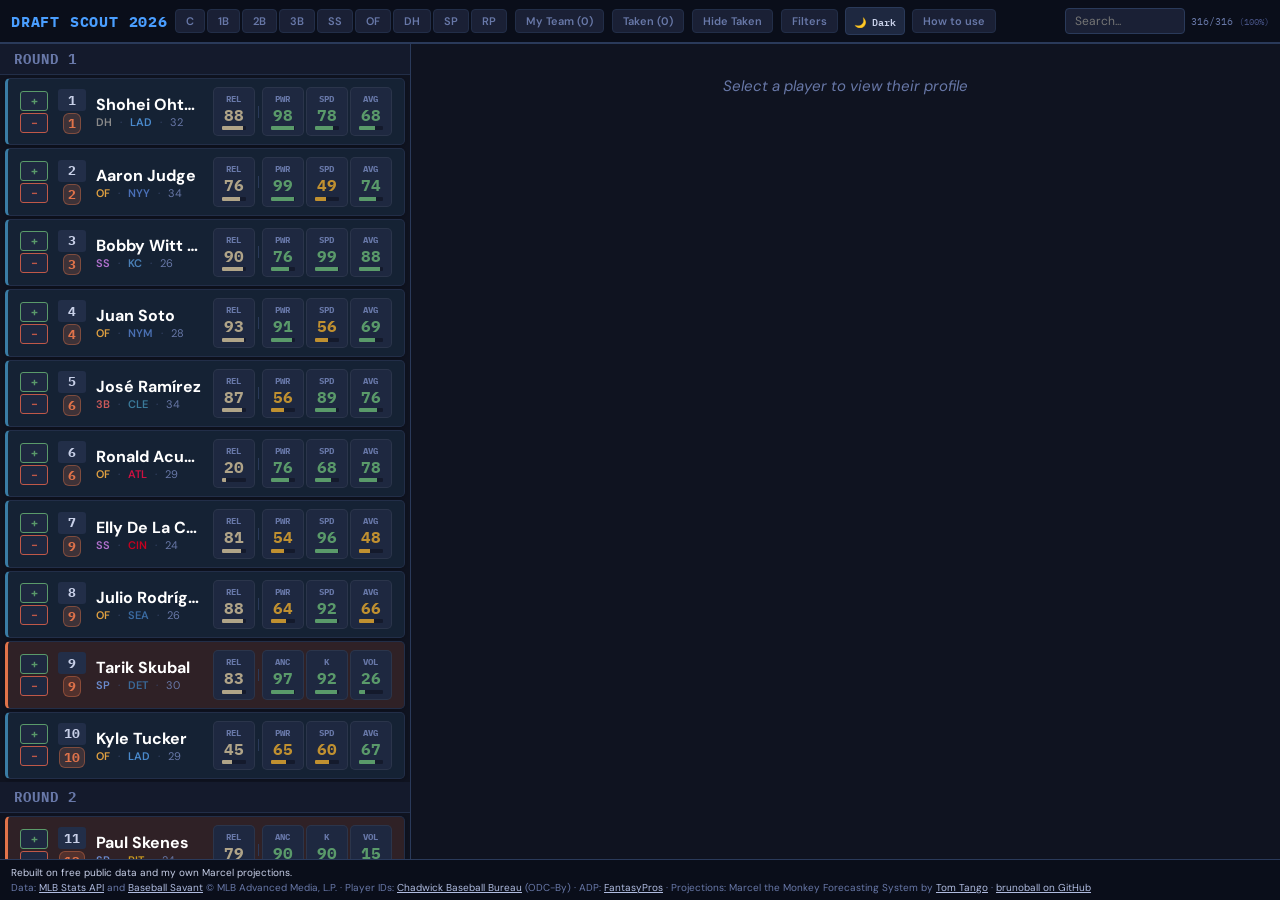
==== draft-tool/index.html @ 6d8f0c02 "Data Pipeline and Draft Tool Addition" ====
<!DOCTYPE html>
<html lang="en">
<head>
  <meta charset="UTF-8">
  <meta name="viewport" content="width=device-width, initial-scale=1.0, viewport-fit=cover">
  <meta name="theme-color" content="#0a0e1a">
  <meta name="description" content="Draft Scout 2026, public edition: a fantasy baseball draft companion built on free public data and Marcel projections.">
  <title>Draft Scout 2026</title>
  <link rel="icon" href="data:image/svg+xml,%3Csvg xmlns='http://www.w3.org/2000/svg' viewBox='0 0 100 100'%3E%3Crect width='100' height='100' rx='20' fill='%230a0e1a'/%3E%3Ctext x='50' y='62' font-size='40' text-anchor='middle' fill='%234a9eff' font-family='monospace' font-weight='700'%3EDS%3C/text%3E%3C/svg%3E">
  <link rel="preconnect" href="https://fonts.googleapis.com">
  <link rel="preconnect" href="https://fonts.gstatic.com" crossorigin>
  <link href="https://fonts.googleapis.com/css2?family=IBM+Plex+Mono:wght@400;600;700&family=DM+Sans:wght@400;500;600;700&display=swap" rel="stylesheet">
  <link rel="stylesheet" href="styles.css">
  <script>
    // Apply the saved theme before first paint, so the page doesn't flash dark then light.
    try { if (localStorage.getItem('ds-theme') === 'light') document.documentElement.dataset.theme = 'light'; } catch (e) {}
  </script>
</head>
<body>
  <div class="app-root">
    <header class="header-bar" id="header"></header>
    <div id="panel-filters" class="panel filter-panel" hidden></div>
    <div id="panel-team" class="panel" hidden></div>
    <div id="panel-taken" class="panel" hidden></div>
    <main class="app-split">
      <section class="player-list" id="list" aria-label="Players by ADP"></section>
      <section class="detail-panel" id="detail" aria-label="Player profile"></section>
    </main>
    <footer class="credits" id="credits">
      <div class="edition-line">Rebuilt on free public data and my own Marcel projections.</div>
      Data: <a href="https://statsapi.mlb.com" target="_blank" rel="noopener">MLB Stats API</a> and
      <a href="https://baseballsavant.mlb.com" target="_blank" rel="noopener">Baseball Savant</a> © MLB Advanced Media, L.P. ·
      Player IDs: <a href="https://github.com/chadwickbureau/register" target="_blank" rel="noopener">Chadwick Baseball Bureau</a> (ODC-By) ·
      ADP: <a href="https://www.fantasypros.com/" target="_blank" rel="noopener">FantasyPros</a> ·
      Projections: Marcel the Monkey Forecasting System by <a href="https://www.tangotiger.net/marcel/" target="_blank" rel="noopener">Tom Tango</a> ·
      <a id="repo-link" href="#" target="_blank" rel="noopener">brunoball on GitHub</a>
    </footer>
  </div>
  <div class="mobile-sheet" id="mobile-sheet" hidden></div>
  <script src="app.js"></script>
</body>
</html>
---- draft-tool/styles.css ----
/* Draft Scout 2026, public edition. Dark theme by default; [data-theme="light"] overrides below. */

:root {
  --bg-body: #0f1320;
  --bg-card: #1a2035;
  --bg-card-hover: #24304a;
  --bg-panel: #141a2c;
  --bg-input: #1a2035;
  --bg-pill: #1e2840;
  --bg-header-bar: #0a0e1a;
  --bg-surface: #1e2840;
  --bg-surface-deep: #141a2c;
  --bg-badge: #222e48;
  --bg-track: #141a2c;
  --bg-chip-base: #1a2035;
  --bg-arch-hitter: rgba(74, 158, 255, .15);
  --bg-arch-pitcher: rgba(255, 120, 60, .15);

  --border-card: #2a3a5a;
  --border-hover: #3a5080;
  --border-subtle: #222e48;
  --border-chrome: #2a3a5a;

  --text-primary: #f0f4ff;
  --text-secondary: #c8d0e8;
  --text-muted: #6878a8;
  --text-dim: #445080;
  --text-heading: #ffffff;
  --text-value: #b0bce0;
  --text-separator: #3a4a70;

  --header-accent: #4a9eff;
  --scrollbar-thumb: #3a4a70;
  --scrollbar-hover: #4a5a80;

  --accent-pwr: #e0734a;
  --accent-spd: #3a9cc5;
  --accent-avg: #6aaa7a;
  --accent-rel: #b0a488;
  --edge-hitter: #3a7ca5;
  --edge-sp: #e0734a;
  --edge-rp: #5a9a6a;
  --tier-red: #c05848;
  --tier-yel: #c09030;
  --tier-grn: #5a9a6a;

  --card-glow: rgba(74, 158, 255, .15);
  --selected-bg-from: #142040;
  --selected-bg-to: #1a3060;
  --selected-glow: rgba(74, 158, 255, .40);
  --selected-border: #4a9eff;
  --pos-tint: 0.15;
  --pos-tint-hover: 0.25;

  --mono: 'IBM Plex Mono', ui-monospace, monospace;
  --sans: 'DM Sans', system-ui, sans-serif;
}

[data-theme="light"] {
  --bg-body: #e4edf2;
  --bg-card: #f0f5f8;
  --bg-card-hover: #e8f0f6;
  --bg-panel: #dae4ec;
  --bg-input: #f0f5f8;
  --bg-pill: #dce6ee;
  --bg-header-bar: #d0dce6;
  --bg-surface: #d4dee8;
  --bg-surface-deep: #ccd8e2;
  --bg-badge: #c8d6e0;
  --bg-track: #bcccd8;
  --bg-chip-base: #d4dee8;
  --bg-arch-hitter: rgba(100, 200, 255, .18);
  --bg-arch-pitcher: rgba(0, 232, 136, .14);
  --border-card: #b8ccd8;
  --border-hover: #60c8f0;
  --border-subtle: #c8d6e0;
  --border-chrome: #b0c4d0;
  --text-primary: #0a1420;
  --text-secondary: #1e3040;
  --text-muted: #4a6880;
  --text-dim: #8098ac;
  --text-heading: #081018;
  --text-value: #2a4058;
  --text-separator: #a8bcc8;
  --header-accent: #00915a;
  --scrollbar-thumb: #90acc0;
  --scrollbar-hover: #7098b0;
  --card-glow: rgba(100, 200, 255, .25);
  --selected-bg-from: #c8e8f4;
  --selected-bg-to: #c0e0e8;
  --selected-glow: rgba(100, 200, 255, .35);
  --selected-border: #40b8e0;
  --pos-tint: 0.10;
  --pos-tint-hover: 0.18;
}

* { box-sizing: border-box; margin: 0; padding: 0; }
html, body { height: 100%; }
body { background: var(--bg-body); color: var(--text-primary); font-family: var(--sans); font-size: 11px; overflow: hidden; }
button { font: inherit; }
a { color: var(--accent-spd); }
[hidden] { display: none !important; }
::-webkit-scrollbar { width: 6px; height: 6px; }
::-webkit-scrollbar-track { background: var(--bg-panel); }
::-webkit-scrollbar-thumb { background: var(--scrollbar-thumb); border-radius: 3px; }
::-webkit-scrollbar-thumb:hover { background: var(--scrollbar-hover); }

.app-root { height: 100vh; display: flex; flex-direction: column; }
.mono { font-family: var(--mono); }

/* --- Header --- */
.header-bar {
  padding: 7px 11px; border-bottom: 2px solid var(--border-card); display: flex; align-items: center;
  gap: 6px; flex-shrink: 0; background: var(--bg-header-bar); box-shadow: 0 4px 20px rgba(0, 0, 0, .4); flex-wrap: wrap;
}
.header-bar h1 { font-size: 15px; font-weight: 700; color: var(--header-accent); letter-spacing: .8px; font-family: var(--mono); flex-shrink: 0; }
.pos-chips { display: flex; flex-wrap: wrap; }
.search { background: var(--bg-input); border: 1px solid var(--border-card); color: var(--text-primary); padding: 4px 9px; border-radius: 4px; font-size: 12px; width: 120px; font-family: var(--sans); margin-left: auto; }
.count { font-size: 10px; color: var(--text-muted); font-family: var(--mono); white-space: nowrap; }
.count small { font-size: 9px; color: var(--text-dim); }
.theme-btn { background: var(--bg-pill); border: 1px solid var(--border-card); color: var(--text-secondary); padding: 4px 8px; border-radius: 4px; cursor: pointer; font-size: 10px; font-weight: 600; font-family: var(--mono); }


.credits { padding: 5px 11px; font-size: 10px; color: var(--text-muted); background: var(--bg-header-bar); border-top: 1px solid var(--border-card); flex-shrink: 0; line-height: 1.5; }
.credits a { color: var(--text-value); }
.credits .edition-line { color: var(--text-secondary); }

/* --- Chips --- */
.chip {
  display: inline-flex; align-items: center; padding: 4px 10px; border-radius: 4px; font-size: 11px; font-weight: 600;
  cursor: pointer; border: 1px solid var(--border-subtle); margin: 1px; transition: all .12s; color: var(--text-muted);
  background: var(--bg-chip-base); user-select: none;
}
.chip:hover { border-color: var(--accent-spd); color: var(--text-secondary); }
.chip.on { background: var(--chip-color, var(--accent-spd)); color: #fff; border-color: var(--chip-color, var(--accent-spd)); }
.chip.clear { color: var(--tier-red); border-color: var(--tier-red); }
.chip.attn { background: var(--accent-pwr); color: #fff; border-color: var(--accent-pwr); }
.guide-link { text-decoration: none; }

/* --- Panels (filters, team, taken) --- */
.panel { padding: 8px 12px; background: var(--bg-panel); border-bottom: 1px solid var(--border-card); flex-shrink: 0; max-height: 42vh; overflow-y: auto; }
.panel-head { display: flex; justify-content: space-between; align-items: center; margin-bottom: 6px; }
.panel-title { font-size: 13px; font-weight: 700; color: var(--text-primary); font-family: var(--mono); }
.btn-ghost { background: none; border: 1px solid var(--border-card); color: var(--tier-red); padding: 3px 9px; border-radius: 3px; cursor: pointer; font-size: 10px; font-family: var(--mono); }
.empty-note { text-align: center; padding: 8px; color: var(--text-dim); font-style: italic; font-size: 11px; }

.filter-grid { display: flex; gap: 10px; }
.filter-col { flex: 1; }
.filter-head { font-size: 11px; font-weight: 700; font-family: var(--mono); margin-bottom: 3px; padding: 1px 5px; border-radius: 3px; text-align: center; }
.filter-head.hit { color: var(--accent-spd); background: var(--bg-arch-hitter); }
.filter-head.pit { color: var(--accent-pwr); background: var(--bg-arch-pitcher); }
.filter-row { display: flex; align-items: center; gap: 3px; padding: 1px 0; }
.filter-row .fl { width: 26px; font-size: 11px; font-weight: 700; color: var(--text-dim); font-family: var(--mono); text-align: right; }
.filter-row.active .fl { color: var(--c); }
.filter-row .fv { font-size: 9px; color: var(--text-dim); width: 18px; font-family: var(--mono); }
.filter-row .fv.lo { text-align: right; }
.filter-divider { width: 1px; background: var(--border-card); align-self: stretch; }
.league-grid { display: grid; grid-template-columns: 1fr 1fr; gap: 4px; }
.league-btn { font-size: 10px; font-weight: 700; color: var(--text-secondary); background: var(--bg-arch-hitter); padding: 2px 6px; border-radius: 3px; cursor: pointer; font-family: var(--mono); text-align: center; margin-bottom: 3px; }
.league-btn.on { color: #fff; background: var(--accent-spd); }
.div-label { font-size: 9px; font-weight: 700; color: var(--text-dim); font-family: var(--mono); cursor: pointer; text-transform: uppercase; letter-spacing: .3px; margin-bottom: 1px; text-align: center; }
.div-label.on { color: var(--text-value); }
.team-row { display: flex; gap: 2px; margin-bottom: 2px; }
.team-btn { flex: 1; padding: 2px 0; border-radius: 3px; cursor: pointer; font-size: 9px; font-weight: 700; font-family: var(--mono); text-align: center; background: var(--bg-card); color: var(--text-muted); border: 1px solid var(--border-chrome); }
.team-btn.on { background: var(--tc); color: #fff; border-color: var(--tc); }
.team-showing { font-size: 11px; color: var(--text-muted); font-family: var(--mono); margin-top: 3px; text-align: center; }
.team-showing span { color: var(--tier-red); cursor: pointer; margin-left: 5px; font-weight: 700; }

/* Dual-thumb range */
.dual-range { position: relative; height: 16px; flex: 1; }
.dual-range-track { position: absolute; top: 6px; left: 0; right: 0; height: 3px; background: var(--bg-track); border-radius: 2px; }
.dual-range-fill { position: absolute; top: 0; left: var(--lo); right: calc(100% - var(--hi)); height: 100%; background: var(--c); border-radius: 2px; opacity: .6; }
.dual-range input { position: absolute; top: 0; left: 0; width: 100%; height: 100%; -webkit-appearance: none; appearance: none; background: none; pointer-events: none; margin: 0; }
.dual-range input::-webkit-slider-runnable-track { background: none; height: 16px; }
.dual-range input::-webkit-slider-thumb { -webkit-appearance: none; width: 11px; height: 11px; border-radius: 50%; background: var(--c); border: 2px solid var(--bg-body); cursor: pointer; pointer-events: auto; margin-top: 2px; }
.dual-range input::-moz-range-track { background: none; height: 16px; border: none; }
.dual-range input::-moz-range-thumb { width: 11px; height: 11px; border-radius: 50%; background: var(--c); border: 2px solid var(--bg-body); cursor: pointer; pointer-events: auto; }

/* My Team */
.team-summary-row { display: flex; gap: 6px; margin-bottom: 8px; }
.team-box { display: flex; gap: 6px; padding: 5px 10px; border-radius: 5px; align-items: center; border: 1px solid var(--border-subtle); }
.team-box.hit { width: 40%; background: var(--bg-arch-hitter); }
.team-box.sp { width: 40%; background: var(--bg-arch-pitcher); }
.team-box .tb-tag { font-size: 12px; font-weight: 700; font-family: var(--mono); }
.team-box .tb-item { text-align: center; flex: 1; }
.team-box .tb-l { font-size: 9px; font-weight: 700; color: var(--text-dim); font-family: var(--mono); }
.team-box .tb-v { font-size: 17px; font-weight: 700; font-family: var(--mono); }
.team-columns { display: flex; gap: 6px; border-top: 1px solid var(--border-card); padding-top: 6px; }
.team-col { min-width: 0; }
.team-col.w40 { width: 40%; }
.team-col.w20 { width: 20%; }
.col-head { display: flex; justify-content: space-between; align-items: center; padding: 4px 8px; border-radius: 5px 5px 0 0; font-size: 11px; font-weight: 700; color: #fff; font-family: var(--mono); letter-spacing: .5px; background: var(--hc); }
.col-head span:last-child { color: rgba(255, 255, 255, .7); }
.roster-row { display: flex; align-items: center; padding: 3px 6px; background: var(--bg-card); border-radius: 3px; margin-bottom: 1px; cursor: pointer; border: 1px solid var(--border-card); gap: 4px; }
.roster-row.over { border-color: var(--tier-red); }
.slot-badge { font-size: 9px; font-weight: 700; font-family: var(--mono); padding: 1px 0; border-radius: 3px; background: var(--bc); color: #fff; flex-shrink: 0; min-width: 28px; text-align: center; }
.roster-name { font-weight: 600; color: var(--text-primary); font-size: 12px; white-space: nowrap; overflow: hidden; text-overflow: ellipsis; }
.pick-tag { font-size: 10px; font-weight: 700; color: var(--text-muted); font-family: var(--mono); flex-shrink: 0; background: var(--bg-pill); padding: 1px 5px; border-radius: 3px; }
.btn-x { background: none; border: none; color: var(--tier-red); cursor: pointer; font-size: 13px; padding: 0 2px; flex-shrink: 0; }
.mini-pills { display: flex; gap: 2px; margin-top: 2px; }
.mini-pills .score-pill { padding: 2px 4px; min-width: 0; flex: 1; }
.mini-pills .sp-val { font-size: 13px; }

/* Draft board */
.board-row { display: flex; gap: 6px; margin-bottom: 6px; }
.board-round { flex: 1; min-width: 0; }
.round-tag { font-size: 10px; font-weight: 700; color: var(--text-dim); font-family: var(--mono); margin-bottom: 2px; padding: 1px 5px; background: var(--bg-surface-deep); border-radius: 2px; display: inline-block; }
.board-pick { display: flex; align-items: center; padding: 1px 4px; background: var(--bg-card); border-radius: 2px; cursor: pointer; border: 1px solid var(--border-card); gap: 3px; opacity: .6; margin-top: 1px; }
.board-pick.mine { border-color: var(--tier-grn); opacity: 1; }
.board-pick .bp-num { font-size: 9px; font-weight: 700; font-family: var(--mono); color: var(--text-dim); min-width: 18px; text-align: right; }
.board-pick .bp-name { font-weight: 600; color: var(--text-primary); font-size: 11px; white-space: nowrap; overflow: hidden; text-overflow: ellipsis; flex: 1; min-width: 0; }
.board-pick.mine .bp-name { color: var(--tier-grn); }
.btn-undo { background: none; border: none; color: var(--tier-grn); cursor: pointer; font-size: 11px; padding: 0 1px; }

/* --- Main split --- */
.app-split { display: flex; flex: 1; overflow: hidden; min-height: 0; }
.player-list { width: 32%; overflow-y: auto; background: var(--bg-body); }
.detail-panel { width: 68%; overflow-y: auto; background: var(--bg-body); border-left: 1px solid var(--border-card); }
.round-div { background: var(--bg-panel); color: var(--text-muted); font-size: 14px; font-weight: 700; padding: 6px 14px; letter-spacing: 1px; text-transform: uppercase; position: sticky; top: 0; z-index: 5; font-family: var(--mono); border-bottom: 1px solid var(--border-subtle); }
.list-empty { text-align: center; padding: 32px; color: var(--text-dim); }
.list-empty div:first-child { font-size: 18px; font-weight: 600; margin-bottom: 6px; }

/* --- Player card --- */
.player-card {
  display: flex; align-items: center; padding: 8px 12px; cursor: pointer; background: var(--bg-card);
  border: 1px solid var(--border-subtle); border-radius: 5px; margin: 3px 5px; transition: all .15s ease;
  gap: 10px; border-left: 3px solid transparent; min-height: 44px; box-shadow: 0 1px 3px rgba(0, 0, 0, .2);
}
.player-card:hover { background: var(--bg-card-hover); border-color: var(--border-hover); transform: translateY(-1px); box-shadow: 0 4px 12px var(--card-glow); }
.player-card.type-h { border-left-color: var(--edge-hitter); }
.player-card.type-sp { border-left-color: var(--edge-sp); }
.player-card.type-rp { border-left-color: var(--edge-rp); }
.player-card.type-h:not(.selected) { background: rgba(58, 124, 165, var(--pos-tint)); }
.player-card.type-sp:not(.selected) { background: rgba(224, 115, 74, var(--pos-tint)); }
.player-card.type-rp:not(.selected) { background: rgba(90, 154, 106, var(--pos-tint)); }
.player-card.type-h:not(.selected):hover { background: rgba(58, 124, 165, var(--pos-tint-hover)); }
.player-card.type-sp:not(.selected):hover { background: rgba(224, 115, 74, var(--pos-tint-hover)); }
.player-card.type-rp:not(.selected):hover { background: rgba(90, 154, 106, var(--pos-tint-hover)); }
.player-card.selected {
  border-color: var(--selected-border); background: linear-gradient(135deg, var(--selected-bg-from) 0%, var(--selected-bg-to) 100%);
  padding: 12px 16px; gap: 12px; min-height: 56px; border-left-width: 4px; border-radius: 7px; box-shadow: 0 0 16px var(--selected-glow);
}
.player-card.comparing { border-color: var(--accent-pwr); border-left: 3px solid var(--accent-pwr); box-shadow: 0 0 8px rgba(224, 115, 74, .25); }
.player-card.drafted { opacity: .45; }
.player-card.gone { opacity: .2; }
.card-actions { display: flex; flex-direction: column; gap: 2px; flex-shrink: 0; }
.card-badges { display: flex; flex-direction: column; gap: 2px; align-items: center; flex-shrink: 0; }
.card-info { flex: 1; min-width: 0; }
.player-name { font-size: 16px; font-weight: 700; color: var(--text-heading); white-space: nowrap; overflow: hidden; text-overflow: ellipsis; display: block; }
.selected .player-name { font-size: 20px; }
.player-meta { font-size: 11px; display: flex; align-items: center; gap: 8px; }
.selected .player-meta { font-size: 14px; }
.sep { color: var(--text-separator); }
.muted { color: var(--text-muted); }
.card-pills { display: flex; align-items: center; gap: 2px; flex-shrink: 0; flex-wrap: wrap; justify-content: flex-end; }
.pill-divider { width: 1px; height: 12px; background: var(--border-chrome); margin: 0 1px; }
.no-score { font-size: 10px; color: var(--text-muted); font-style: italic; font-family: var(--mono); text-align: right; max-width: 110px; }

.rank-badge { display: inline-flex; align-items: center; justify-content: center; min-width: 28px; height: 22px; border-radius: 3px; background: var(--bg-badge); color: var(--text-secondary); font-size: 13px; font-weight: 700; font-family: var(--mono); padding: 0 3px; }
.adp-tag { display: inline-flex; align-items: center; padding: 1px 4px; border-radius: 6px; background: rgba(224, 115, 74, .20); color: var(--accent-pwr); font-size: 13px; font-weight: 700; font-family: var(--mono); border: 1px solid rgba(224, 115, 74, .40); }
.selected .rank-badge, .selected .adp-tag { font-size: 15px; }

.btn-action { border-radius: 3px; width: 28px; height: 20px; font-size: 12px; font-weight: 700; cursor: pointer; padding: 0; display: flex; align-items: center; justify-content: center; background: var(--bg-pill); transition: all .12s; }
.btn-action:hover { transform: scale(1.05); }
.btn-draft { border: 1.5px solid #5a9a6a; color: #5a9a6a; }
.btn-draft.active { background: rgba(90, 154, 106, .3); color: #6aaa7a; }
.btn-gone { border: 1.5px solid #c05848; color: #c05848; }
.btn-gone.active { background: rgba(192, 88, 72, .3); }
.btn-compare { border: 1.5px solid #e0734a; color: #e0734a; }
.btn-compare.active { background: rgba(224, 115, 74, .3); }

/* Score pills */
.score-pill { display: flex; flex-direction: column; align-items: center; justify-content: center; padding: 5px 8px; border-radius: 5px; background: var(--bg-pill); border: 1px solid rgba(255, 255, 255, .06); min-width: 42px; gap: 2px; }
.sp-label { font-size: 9px; font-weight: 700; color: var(--text-muted); font-family: var(--mono); text-transform: uppercase; letter-spacing: .3px; }
.sp-val { font-size: 16px; font-weight: 700; font-family: var(--mono); line-height: 1.15; }
.sp-val.stat { font-size: 13px; color: var(--text-value); }
.sp-bar { width: 100%; height: 4px; border-radius: 1px; background: var(--bg-track); overflow: hidden; }
.sp-bar-fill { height: 100%; transition: width .3s; }
.selected .score-pill { padding: 6px 10px; min-width: 48px; }
.selected .sp-val { font-size: 18px; }

/* --- Detail card --- */
.detail { padding: 15px; }
.detail.compact { padding: 10px; }
.detail-empty { color: var(--text-muted); padding: 32px; text-align: center; font-style: italic; font-size: 15px; }
.detail-head { display: flex; gap: 11px; margin-bottom: 10px; align-items: center; }
.headshot { width: 70px; height: 70px; border-radius: 8px; object-fit: cover; border: 2px solid var(--border-chrome); background: var(--bg-surface-deep); }
.compact .headshot { width: 42px; height: 42px; }
.detail-head h2 { font-size: 26px; font-weight: 700; color: var(--text-heading); }
.compact .detail-head h2 { font-size: 19px; }
.detail-head .player-meta { font-size: 15px; display: block; }
.adp-note { font-size: 11px; color: var(--text-muted); font-style: italic; margin-top: 3px; }
.note-box { padding: 8px 10px; margin: 8px 0; border-radius: 6px; background: var(--bg-surface); border: 1px solid var(--border-chrome); color: var(--text-secondary); font-size: 12px; }
.ovals { margin-bottom: 8px; }
.oval { display: inline-flex; align-items: center; justify-content: center; padding: 5px 11px; border-radius: 14px; font-size: 13px; font-weight: 700; font-family: var(--mono); margin: 2px; border: 1.5px solid transparent; min-width: 74px; }
.oval-divider { display: inline-block; width: 1px; height: 22px; background: var(--border-chrome); margin: 2px 4px; vertical-align: middle; }
.sec-label { font-size: 13px; color: var(--text-muted); font-weight: 700; letter-spacing: .5px; text-transform: uppercase; margin: 12px 0 5px; font-family: var(--mono); }
.sec-label small { text-transform: none; letter-spacing: 0; font-weight: 400; font-size: 11px; }

.dt { width: 100%; border-collapse: separate; border-spacing: 0; font-family: var(--mono); margin: 5px 0; }
.dt th { padding: 8px 6px; text-align: center; color: var(--text-primary); font-size: 11px; font-weight: 700; border-bottom: 2px solid var(--border-chrome); }
.dt td { padding: 8px 6px; text-align: center; color: var(--text-secondary); font-size: 12px; border-bottom: 1px solid var(--border-subtle); }
.dt tr:last-child td { border-bottom: none; }
.dt td.rowlab { font-weight: 700; color: var(--text-heading); text-align: left; white-space: nowrap; }
.dt col.labcol { width: 104px; }
.compact .dt col.labcol { width: 84px; }
.dt.pop { border: 2px solid var(--accent-spd); border-radius: 8px; overflow: hidden; table-layout: fixed; }
.dt.pop th { background: rgba(58, 156, 197, .15); color: var(--accent-spd); border-bottom: 2px solid rgba(58, 156, 197, .3); }
.dt.styled { border: 2px solid var(--border-card); border-radius: 8px; overflow: hidden; }
.dt.styled th { background: var(--bg-surface); color: var(--text-muted); border-bottom: 2px solid var(--border-card); }
.dt.hist th { padding: 6px 4px; font-size: 10px; }
.dt.hist td { padding: 6px 4px; font-size: 11px; }
.dt .yr { font-weight: 700; color: var(--accent-spd); }
.table-wrap { overflow-x: auto; }

/* Bars */
.bar-row { display: flex; align-items: center; gap: 8px; margin-bottom: 4px; }
.bar-row.layered { margin-bottom: 3px; }
.bar-label { font-size: 12px; color: var(--text-muted); width: 54px; text-align: right; font-family: var(--mono); flex-shrink: 0; }
.bar-stack { flex: 1; display: flex; flex-direction: column; gap: 1px; }
.pbar { height: 9px; border-radius: 5px; background: var(--bg-track); }
.pbar.sub { height: 4px; border-radius: 3px; }
.pbar-fill { height: 100%; border-radius: inherit; transition: width .3s; }
.bar-value { font-size: 14px; color: var(--text-value); font-family: var(--mono); font-weight: 600; min-width: 34px; display: flex; align-items: center; gap: 4px; flex-wrap: wrap; }
.bar-delta { font-size: 11px; font-weight: 700; font-family: var(--mono); }
.flag { font-size: 9px; font-weight: 700; font-family: var(--mono); color: var(--tier-yel); border: 1px solid var(--tier-yel); border-radius: 3px; padding: 0 4px; white-space: nowrap; }

.legend-toggle { font-size: 10px; color: var(--text-muted); cursor: pointer; margin: 2px 0 4px; font-family: var(--mono); user-select: none; background: none; border: none; }
.legend-toggle:hover { color: var(--text-value); }
.legend { font-size: 11px; color: var(--text-muted); padding: 6px 8px; margin-bottom: 6px; background: var(--bg-surface); border: 1px solid var(--border-chrome); border-radius: 6px; line-height: 1.5; }
.legend p { margin-bottom: 3px; }
.swatch { display: inline-block; width: 20px; height: 4px; border-radius: 3px; background: var(--text-muted); vertical-align: middle; margin-right: 4px; }

.rel-note { font-size: 11px; color: var(--text-muted); margin: 2px 0 4px; }

.toggle-btn { background: var(--bg-surface); border: 1px solid var(--border-chrome); color: var(--text-value); padding: 5px 10px; border-radius: 5px; cursor: pointer; font-size: 11px; font-family: var(--mono); margin-top: 8px; width: 100%; text-align: left; }
.hist-wrap { margin-top: 6px; max-height: 256px; overflow: auto; border: 1px solid var(--border-chrome); border-radius: 5px; }

/* Compare */
.compare-head { padding: 6px 13px; background: var(--bg-card); display: flex; justify-content: space-between; align-items: center; border-bottom: 1px solid var(--border-card); position: sticky; top: 0; z-index: 2; }
.compare-head span { font-family: var(--mono); font-size: 15px; font-weight: 700; }
.btn-close { background: var(--accent-pwr); border: none; color: #fff; padding: 5px 13px; border-radius: 3px; cursor: pointer; font-size: 13px; font-family: var(--mono); font-weight: 600; }
.compare-cols { display: flex; }
.compare-cols > div { flex: 1; min-width: 0; }
.compare-cols > div:first-child { border-right: 2px solid var(--accent-pwr); }
.compact .dt th, .compact .dt td { padding: 5px 3px; font-size: 10px; }
.compact .oval { font-size: 10px; min-width: 62px; padding: 4px 9px; }

/* Dictionary + weight sliders */
.dict { margin-top: 6px; padding: 11px; background: var(--bg-pill); border-radius: 6px; font-size: 11px; color: var(--text-secondary); font-family: var(--mono); line-height: 1.6; border: 1px solid var(--border-chrome); }
.dict b { color: var(--accent-spd); }
.dict .cat { color: var(--accent-pwr); font-weight: 700; font-size: 12px; margin: 10px 0 2px; display: block; }
.dict .def { margin: 6px 0 2px; }
.dict .reset { float: right; }
.wt-table { width: 100%; border-collapse: collapse; margin: 4px 0 8px; }
.wt-table th { text-align: center; font-size: 10px; color: var(--text-muted); padding: 3px 6px; border-bottom: 1px solid var(--border-chrome); }
.wt-table th:first-child { text-align: left; }
.wt-table td { padding: 4px 6px; border-bottom: 1px solid var(--border-subtle); vertical-align: middle; text-align: center; }
.wt-table td.wt-name { text-align: left; width: 46%; }
.wt-table .wt-def { font-size: 10px; color: var(--text-muted); line-height: 1.35; }
.wt-table th:nth-child(2) { width: 26%; }
.wt-main { display: flex; align-items: center; gap: 6px; }
.wt-main input[type=range] { flex: 1; min-width: 60px; accent-color: var(--accent-pwr); }
.wt-table .wv { display: inline-block; min-width: 22px; font-size: 11px; font-weight: 700; color: var(--accent-pwr); text-align: right; }
.wt-row { display: flex; align-items: center; gap: 6px; margin: 2px 0; }
.wt-row label { width: 90px; font-size: 10px; color: var(--text-muted); font-weight: 600; text-align: right; }
.wt-row input[type=range] { flex: 1; accent-color: var(--accent-pwr); }
.wt-row .wv { width: 32px; font-size: 10px; font-weight: 700; color: var(--accent-pwr); }
.range-strip { display: flex; flex-wrap: wrap; gap: 3px; margin: 2px 0 6px; font-size: 10px; }
.range-strip span { color: #1a1814; border-radius: 3px; padding: 2px 5px; }

/* --- Mobile sheet --- */
.mobile-sheet { position: fixed; inset: auto 0 0 0; height: 70vh; z-index: 200; background: var(--bg-body); border-top: 2px solid var(--border-card); border-radius: 12px 12px 0 0; box-shadow: 0 -4px 20px rgba(0, 0, 0, .5); display: flex; flex-direction: column; }
.sheet-head { padding: 8px 12px; display: flex; align-items: center; justify-content: space-between; border-bottom: 1px solid var(--border-card); flex-shrink: 0; }
.sheet-head span { font-weight: 600; font-size: 13px; }
.sheet-body { flex: 1; overflow-y: auto; }

@media (max-width: 768px) {
  body { overflow: auto; }
  .app-root { height: auto; min-height: 100vh; }
  .app-split { flex-direction: column; overflow: visible; }
  .player-list { width: 100%; overflow: visible; }
  .round-div { position: relative; }
  .detail-panel { display: none; }
  .team-summary-row, .filter-grid { flex-wrap: wrap; flex-direction: column; }
  .team-columns { flex-direction: column; }
  .team-box.hit, .team-box.sp, .team-col.w40, .team-col.w20 { width: 100%; }
  .header-bar { padding: 6px 8px; }
  .player-card, .player-card.selected { padding: 5px 8px; margin: 2px 4px; gap: 6px; min-height: 34px; }
  .score-pill, .selected .score-pill { min-width: 30px; padding: 3px 5px; }
  .sp-val, .selected .sp-val { font-size: 12px; }
  .player-name, .selected .player-name { font-size: 13px; }
  .player-meta, .selected .player-meta { font-size: 10px; }
  .search { width: 100%; margin-left: 0; }
}
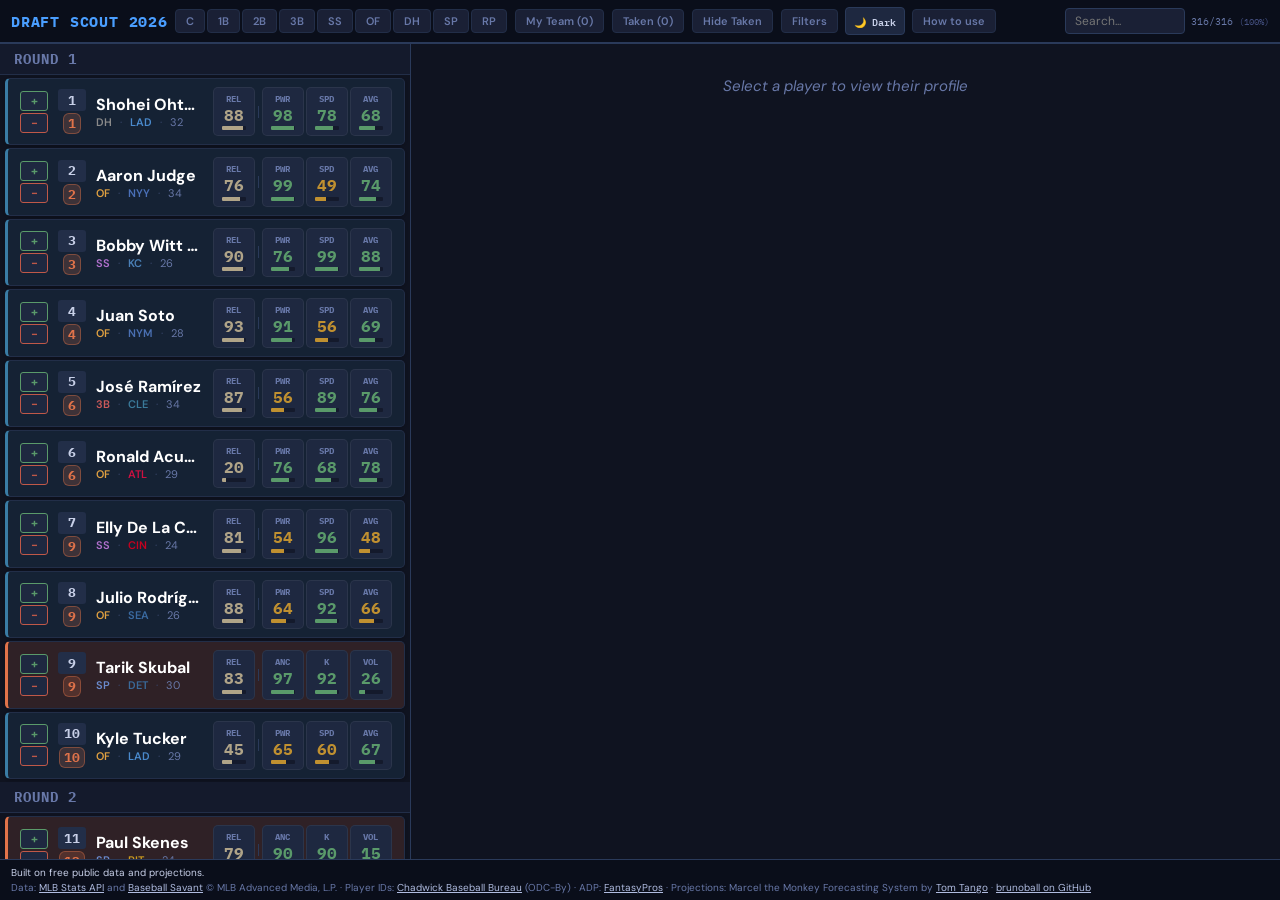
==== commit 00107c65: "Draft tool: one score per archetype, 2025 results vs skills, docs update" ====
--- a/draft-tool/index.html
+++ b/draft-tool/index.html
@@ -4,7 +4,7 @@
   <meta charset="UTF-8">
   <meta name="viewport" content="width=device-width, initial-scale=1.0, viewport-fit=cover">
   <meta name="theme-color" content="#0a0e1a">
-  <meta name="description" content="Draft Scout 2026, public edition: a fantasy baseball draft companion built on free public data and Marcel projections.">
+  <meta name="description" content="Draft Scout 2026: a fantasy baseball draft companion built on free public data and Marcel projections.">
   <title>Draft Scout 2026</title>
   <link rel="icon" href="data:image/svg+xml,%3Csvg xmlns='http://www.w3.org/2000/svg' viewBox='0 0 100 100'%3E%3Crect width='100' height='100' rx='20' fill='%230a0e1a'/%3E%3Ctext x='50' y='62' font-size='40' text-anchor='middle' fill='%234a9eff' font-family='monospace' font-weight='700'%3EDS%3C/text%3E%3C/svg%3E">
   <link rel="preconnect" href="https://fonts.googleapis.com">
@@ -27,7 +27,7 @@
       <section class="detail-panel" id="detail" aria-label="Player profile"></section>
     </main>
     <footer class="credits" id="credits">
-      <div class="edition-line">Rebuilt on free public data and my own Marcel projections.</div>
+      <div class="edition-line">Built on free public data and projections.</div>
       Data: <a href="https://statsapi.mlb.com" target="_blank" rel="noopener">MLB Stats API</a> and
       <a href="https://baseballsavant.mlb.com" target="_blank" rel="noopener">Baseball Savant</a> © MLB Advanced Media, L.P. ·
       Player IDs: <a href="https://github.com/chadwickbureau/register" target="_blank" rel="noopener">Chadwick Baseball Bureau</a> (ODC-By) ·
--- a/draft-tool/styles.css
+++ b/draft-tool/styles.css
@@ -1,4 +1,4 @@
-/* Draft Scout 2026, public edition. Dark theme by default; [data-theme="light"] overrides below. */
+/* Draft Scout 2026. Dark theme by default; [data-theme="light"] overrides below. */
 
 :root {
   --bg-body: #0f1320;
@@ -150,7 +150,7 @@
 .filter-head.hit { color: var(--accent-spd); background: var(--bg-arch-hitter); }
 .filter-head.pit { color: var(--accent-pwr); background: var(--bg-arch-pitcher); }
 .filter-row { display: flex; align-items: center; gap: 3px; padding: 1px 0; }
-.filter-row .fl { width: 26px; font-size: 11px; font-weight: 700; color: var(--text-dim); font-family: var(--mono); text-align: right; }
+.filter-row .fl { width: 72px; font-size: 11px; font-weight: 700; color: var(--text-dim); font-family: var(--mono); text-align: right; }
 .filter-row.active .fl { color: var(--c); }
 .filter-row .fv { font-size: 9px; color: var(--text-dim); width: 18px; font-family: var(--mono); }
 .filter-row .fv.lo { text-align: right; }
@@ -315,23 +315,18 @@
 
 /* Bars */
 .bar-row { display: flex; align-items: center; gap: 8px; margin-bottom: 4px; }
-.bar-row.layered { margin-bottom: 3px; }
-.bar-label { font-size: 12px; color: var(--text-muted); width: 54px; text-align: right; font-family: var(--mono); flex-shrink: 0; }
-.bar-stack { flex: 1; display: flex; flex-direction: column; gap: 1px; }
+.bar-label { font-size: 12px; color: var(--text-muted); width: 76px; text-align: right; font-family: var(--mono); flex-shrink: 0; }
+.bar-stack { flex: 1; }
 .pbar { height: 9px; border-radius: 5px; background: var(--bg-track); }
-.pbar.sub { height: 4px; border-radius: 3px; }
 .pbar-fill { height: 100%; border-radius: inherit; transition: width .3s; }
-.bar-value { font-size: 14px; color: var(--text-value); font-family: var(--mono); font-weight: 600; min-width: 34px; display: flex; align-items: center; gap: 4px; flex-wrap: wrap; }
-.bar-delta { font-size: 11px; font-weight: 700; font-family: var(--mono); }
+.bar-value { font-size: 14px; color: var(--text-value); font-family: var(--mono); font-weight: 600; min-width: 34px; }
 .flag { font-size: 9px; font-weight: 700; font-family: var(--mono); color: var(--tier-yel); border: 1px solid var(--tier-yel); border-radius: 3px; padding: 0 4px; white-space: nowrap; }
 
-.legend-toggle { font-size: 10px; color: var(--text-muted); cursor: pointer; margin: 2px 0 4px; font-family: var(--mono); user-select: none; background: none; border: none; }
-.legend-toggle:hover { color: var(--text-value); }
-.legend { font-size: 11px; color: var(--text-muted); padding: 6px 8px; margin-bottom: 6px; background: var(--bg-surface); border: 1px solid var(--border-chrome); border-radius: 6px; line-height: 1.5; }
-.legend p { margin-bottom: 3px; }
-.swatch { display: inline-block; width: 20px; height: 4px; border-radius: 3px; background: var(--text-muted); vertical-align: middle; margin-right: 4px; }
-
-.rel-note { font-size: 11px; color: var(--text-muted); margin: 2px 0 4px; }
+/* 2025 Results vs Skills */
+.sec-note { font-size: 11px; color: var(--text-muted); line-height: 1.45; margin: 2px 0 4px; }
+.dt .gap { font-weight: 700; }
+.gap-table .flag { margin-left: 4px; }
+
 
 .toggle-btn { background: var(--bg-surface); border: 1px solid var(--border-chrome); color: var(--text-value); padding: 5px 10px; border-radius: 5px; cursor: pointer; font-size: 11px; font-family: var(--mono); margin-top: 8px; width: 100%; text-align: left; }
 .hist-wrap { margin-top: 6px; max-height: 256px; overflow: auto; border: 1px solid var(--border-chrome); border-radius: 5px; }
@@ -359,6 +354,11 @@
 .wt-table td.wt-name { text-align: left; width: 46%; }
 .wt-table .wt-def { font-size: 10px; color: var(--text-muted); line-height: 1.35; }
 .wt-table th:nth-child(2) { width: 26%; }
+.wt-table.score-only th:nth-child(2) { width: 54%; }
+.wt-table.rel-table td.wt-name { width: 34%; }
+.wt-table.rel-table th:nth-child(2) { width: 14%; }
+.wt-table.rel-table th:last-child, .wt-table td.wt-what { text-align: left; }
+.wt-table td.wt-what { font-size: 11px; color: var(--text-secondary); }
 .wt-main { display: flex; align-items: center; gap: 6px; }
 .wt-main input[type=range] { flex: 1; min-width: 60px; accent-color: var(--accent-pwr); }
 .wt-table .wv { display: inline-block; min-width: 22px; font-size: 11px; font-weight: 700; color: var(--accent-pwr); text-align: right; }
